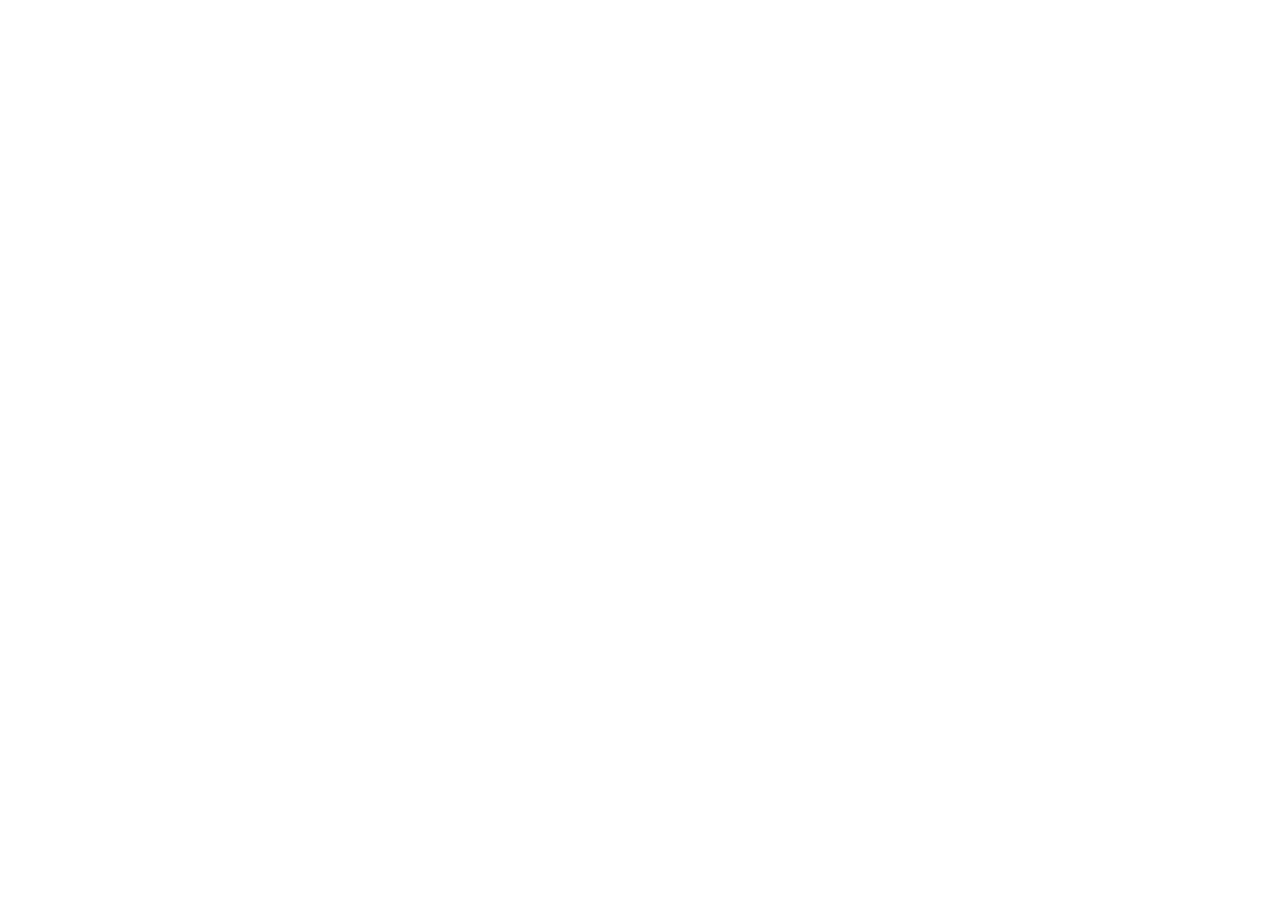
==== pages/sigin.html @ 9e6d8bbc "basic code added" ====
<!DOCTYPE html>
<html lang="en">
<head>
    <meta charset="UTF-8">
    <meta name="viewport" content="width=device-width, initial-scale=1.0">
    <title>Sign in</title>
</head>
<body>
    
</body>
</html>
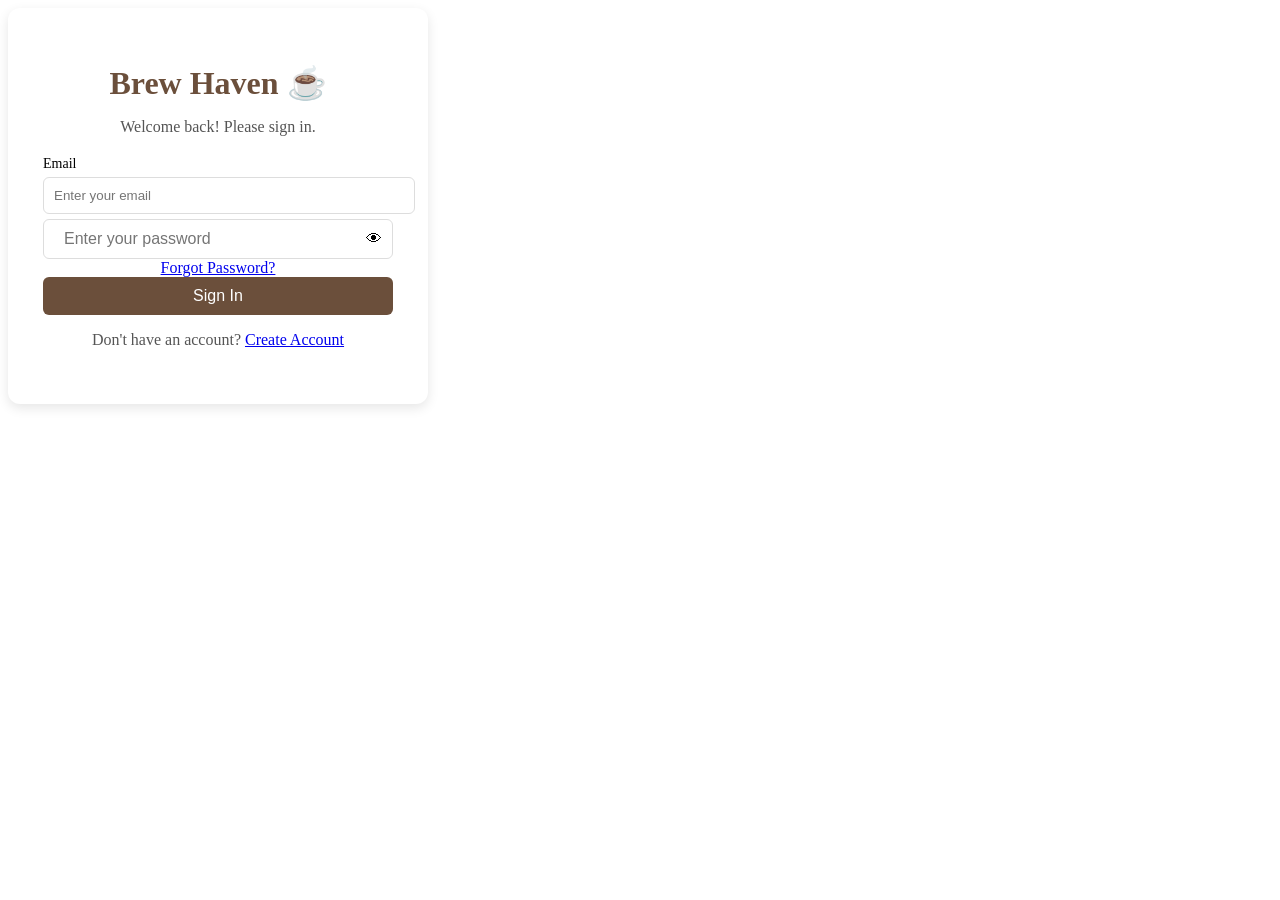
==== commit 970959cf: "code added" ====
--- a/pages/sigin.html
+++ b/pages/sigin.html
@@ -1,11 +1,41 @@
 <!DOCTYPE html>
 <html lang="en">
+
 <head>
     <meta charset="UTF-8">
     <meta name="viewport" content="width=device-width, initial-scale=1.0">
-    <title>Sign in</title>
+    <title>Sign In</title>
+    <link rel="stylesheet" href="./page css/sign in.css">
 </head>
+
 <body>
-    
+    <div class="login-container">
+
+        <h1>Brew Haven ☕</h1>
+        <p>Welcome back! Please sign in.</p>
+        <form>
+            <label>Email</label>
+            <input type="email" placeholder="Enter your email" required>
+            <div class="password-container">
+                <input type="password" id="password" class="input-password" placeholder="Enter your password">
+                <span class="eye-icon" id="toggle">👁</span>
+            </div>
+            <div class="options">
+                <a href="#">Forgot Password?</a>
+            </div>
+
+            <button type="submit">Sign In</button>
+
+            <p class="signup-text">
+                Don't have an account? <a href="#">Create Account</a>
+            </p>
+    </div>
+
+    </form>
+
+    </form>
+
+
 </body>
+
 </html>
--- a/pages/page css/sign in.css
+++ b/pages/page css/sign in.css
@@ -0,0 +1,84 @@
+.login-container{
+background:white;
+padding:35px;
+width:350px;
+border-radius:12px;
+box-shadow:0 4px 12px rgba(0,0,0,0.1);
+text-align:center;
+}
+
+h1{
+color:#6b4f3b;
+margin-bottom:5px;
+}
+
+p{
+color:#555;
+margin-bottom:20px;
+}
+label{
+display:block;
+text-align:left;
+margin-top:10px;
+font-size:14px;
+}
+input{
+width:100%;
+padding:10px;
+margin-top:5px;
+border:1px solid #ddd;
+border-radius:6px;
+}
+
+input:focus{
+border-color:#6b4f3b;
+box-shadow:0 0 4px rgba(107,79,59,0.3);
+outline:none;
+}
+options{
+text-align:right;
+font-size:13px;
+margin:12px 0;
+}
+
+.password-container{
+display:flex;
+align-items:center;
+border:1px solid #ddd;
+border-radius:6px;
+background:white;
+padding:0 10px;
+margin-top:5px;
+}
+
+.input-password{
+border:none;
+outline:none;
+padding:10px;
+font-size:16px;
+flex:1;
+width:auto;
+margin-top:0;
+}
+.img-view{
+height:22px;
+width:22px;
+cursor:pointer;
+opacity:0.7;
+margin-left:5px;
+}
+
+.img-view:hover{
+opacity:1;
+}
+
+button{
+width:100%;
+padding:10px;
+background:#6b4f3b;
+color:white;
+border:none;
+border-radius:6px;
+font-size:16px;
+cursor:pointer;
+}
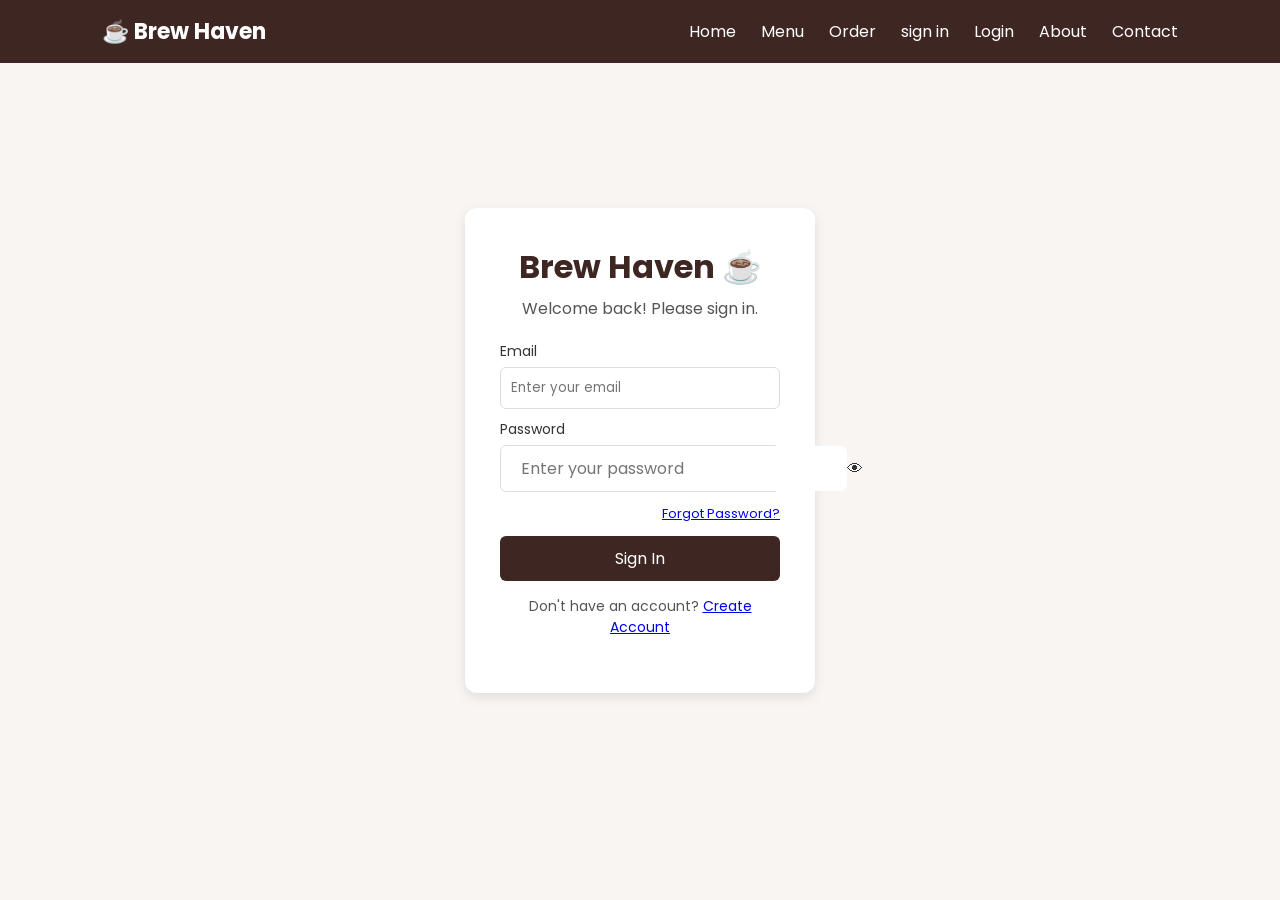
==== commit 43540bad: "Merge branch 'shashti124:main' into main" ====
--- a/pages/sigin.html
+++ b/pages/sigin.html
@@ -6,20 +6,46 @@
     <meta name="viewport" content="width=device-width, initial-scale=1.0">
     <title>Sign In</title>
     <link rel="stylesheet" href="./page css/sign in.css">
+    <link href="https://fonts.googleapis.com/css2?family=Poppins:wght@300;400;600;700&display=swap" rel="stylesheet">
+    <link rel="stylesheet" href="./page css/style.css">
+    <script src="./page js/script.js"></script>
 </head>
 
 <body>
+    <header id="header">
+        <div class="logo">☕ Brew Haven</div>
+        <div class="menu-btn" id="menuBtn">☰</div>
+        <nav>
+            <ul id="navLinks">
+                <li><a href="./index.html">Home</a></li>
+                <li><a href="././/pages/menu.html">Menu</a></li>
+                <li><a href="././/pages/order.html">Order</a></li>
+                <li><a href="././/pages/sigin.html">sign in</a></li>
+                <li><a href="././/pages/login.html">Login</a></li>
+                <li><a href="././/pages/about.html">About</a></li>
+                <li><a href="././/pages/contact.html">Contact</a></li>
+
+            </ul>
+        </nav>
+    </header>
+
     <div class="login-container">
 
         <h1>Brew Haven ☕</h1>
         <p>Welcome back! Please sign in.</p>
+
         <form>
+
             <label>Email</label>
             <input type="email" placeholder="Enter your email" required>
+
+            <label for="password">Password</label>
+
             <div class="password-container">
                 <input type="password" id="password" class="input-password" placeholder="Enter your password">
                 <span class="eye-icon" id="toggle">👁</span>
             </div>
+
             <div class="options">
                 <a href="#">Forgot Password?</a>
             </div>
@@ -29,12 +55,28 @@
             <p class="signup-text">
                 Don't have an account? <a href="#">Create Account</a>
             </p>
+
+        </form>
+
     </div>
 
-    </form>
+    <script>
+        const password = document.getElementById("password");
+        const toggle = document.getElementById("toggle");
 
-    </form>
+        toggle.addEventListener("click", function () {
 
+            if (password.type === "password") {
+                password.type = "text";
+                toggle.textContent = "👁‍🗨";
+            }
+            else {
+                password.type = "password";
+                toggle.textContent = "👁";
+            }
+
+        });
+    </script>
 
 </body>
 
--- a/pages/page css/sign in.css
+++ b/pages/page css/sign in.css
@@ -1,3 +1,13 @@
+body{
+font-family: Arial, sans-serif;
+background-color:#f8f5f2;
+display:flex;
+justify-content:center;
+align-items:center;
+height:100vh;
+margin:0;
+}
+
 .login-container{
 background:white;
 padding:35px;
@@ -8,7 +18,7 @@
 }
 
 h1{
-color:#6b4f3b;
+color:#3e2723;
 margin-bottom:5px;
 }
 
@@ -16,12 +26,14 @@
 color:#555;
 margin-bottom:20px;
 }
+
 label{
 display:block;
 text-align:left;
 margin-top:10px;
 font-size:14px;
 }
+
 input{
 width:100%;
 padding:10px;
@@ -35,7 +47,8 @@
 box-shadow:0 0 4px rgba(107,79,59,0.3);
 outline:none;
 }
-options{
+
+.options{
 text-align:right;
 font-size:13px;
 margin:12px 0;
@@ -60,6 +73,7 @@
 width:auto;
 margin-top:0;
 }
+
 .img-view{
 height:22px;
 width:22px;
@@ -75,10 +89,23 @@
 button{
 width:100%;
 padding:10px;
-background:#6b4f3b;
+background:#3e2723;
 color:white;
 border:none;
 border-radius:6px;
 font-size:16px;
 cursor:pointer;
+}
+
+button:hover{
+background:#543c2c;
+}
+
+.signup-text{
+margin-top:15px;
+font-size:14px;
+}
+
+a{
+text-decoration:underline;
 }
--- a/pages/page css/style.css
+++ b/pages/page css/style.css
@@ -0,0 +1,211 @@
+*{
+    margin:0;
+    padding:0;
+    box-sizing:border-box;
+    font-family:'Poppins', sans-serif;
+}
+
+body{
+    background:#f8f5f2;
+    color:#333;
+    scroll-behavior:smooth;
+}
+
+
+header{
+    position:fixed;
+    width:100%;
+    top:0;
+    left:0;
+    background:#3e2723;
+    padding:15px 8%;
+    display:flex;
+    justify-content:space-between;
+    align-items:center;
+    z-index:1000;
+    transition:0.3s;
+}
+
+header.shadow{
+    box-shadow:0 5px 15px rgba(0,0,0,0.3);
+}
+
+.logo{
+    color:#fff;
+    font-size:22px;
+    font-weight:700;
+}
+
+
+.menu-btn{
+    display:none;
+    font-size:24px;
+    color:#fff;
+    cursor:pointer;
+}
+
+nav ul{
+    display:flex;
+    list-style:none;
+}
+
+nav ul li{
+    margin-left:25px;
+}
+
+nav ul li a{
+    color:#fff;
+    text-decoration:none;
+    font-weight:400;
+    transition:.3s;
+}
+
+nav ul li a:hover{
+    color:#ffcc80;
+}
+
+
+.hero{
+    height:100vh;
+    background:url("../../image/coffee.webp") center/cover no-repeat;
+    display:flex;
+    align-items:center;
+    justify-content:center;
+    text-align:center;
+    padding:20px;
+    color:#fff;
+}
+
+.hero-content{
+    background:rgba(0,0,0,0.55);
+    padding:40px;
+    border-radius:10px;
+}
+
+.hero h1{
+    font-size:48px;
+    margin-bottom:15px;
+}
+
+.hero p{
+    font-size:18px;
+    margin-bottom:25px;
+}
+
+.btn{
+    display:inline-block;
+    padding:12px 30px;
+    background:#6d4c41;
+    color:#fff;
+    text-decoration:none;
+    border-radius:30px;
+    transition:.3s;
+    cursor:pointer;
+}
+
+.btn:hover{
+    background:#5d4037;
+}
+
+.features{
+    padding:80px 8%;
+    text-align:center;
+}
+
+.features h2{
+    font-size:32px;
+    margin-bottom:40px;
+    color:#3e2723;
+}
+
+.feature-box{
+    display:flex;
+    justify-content:center;
+    gap:30px;
+    flex-wrap:wrap;
+}
+
+.feature{
+    background:#fff;
+    padding:30px;
+    width:280px;
+    border-radius:10px;
+    box-shadow:0 5px 15px rgba(0,0,0,0.1);
+    transition:.3s;
+}
+
+.feature:hover{
+    transform:translateY(-8px);
+}
+
+.feature h3{
+    margin-bottom:10px;
+    color:#6d4c41;
+}
+
+.cta{
+    background:#3e2723;
+    color:#fff;
+    padding:60px 20px;
+    text-align:center;
+}
+
+.cta h2{
+    margin-bottom:20px;
+}
+
+.cta .btn{
+    background:#ffcc80;
+    color:#3e2723;
+    font-weight:600;
+}
+
+.cta .btn:hover{
+    background:#fff3e0;
+}
+
+
+footer{
+    background:#2b1d1a;
+    color:#ccc;
+    padding:30px 8%;
+    text-align:center;
+    font-size:14px;
+}
+
+
+@media(max-width:768px){
+
+    .menu-btn{
+        display:block;
+    }
+
+    nav ul{
+        display:none;
+        flex-direction:column;
+        background:#3e2723;
+        position:absolute;
+        top:60px;
+        right:8%;
+        width:200px;
+        padding:15px;
+        border-radius:8px;
+    }
+
+    nav ul.show{
+        display:flex;
+    }
+
+    nav ul li{
+        margin:10px 0;
+    }
+
+    .hero h1{
+        font-size:32px;
+    }
+
+    .hero-content{
+        padding: 24px;
+    }
+}
+
